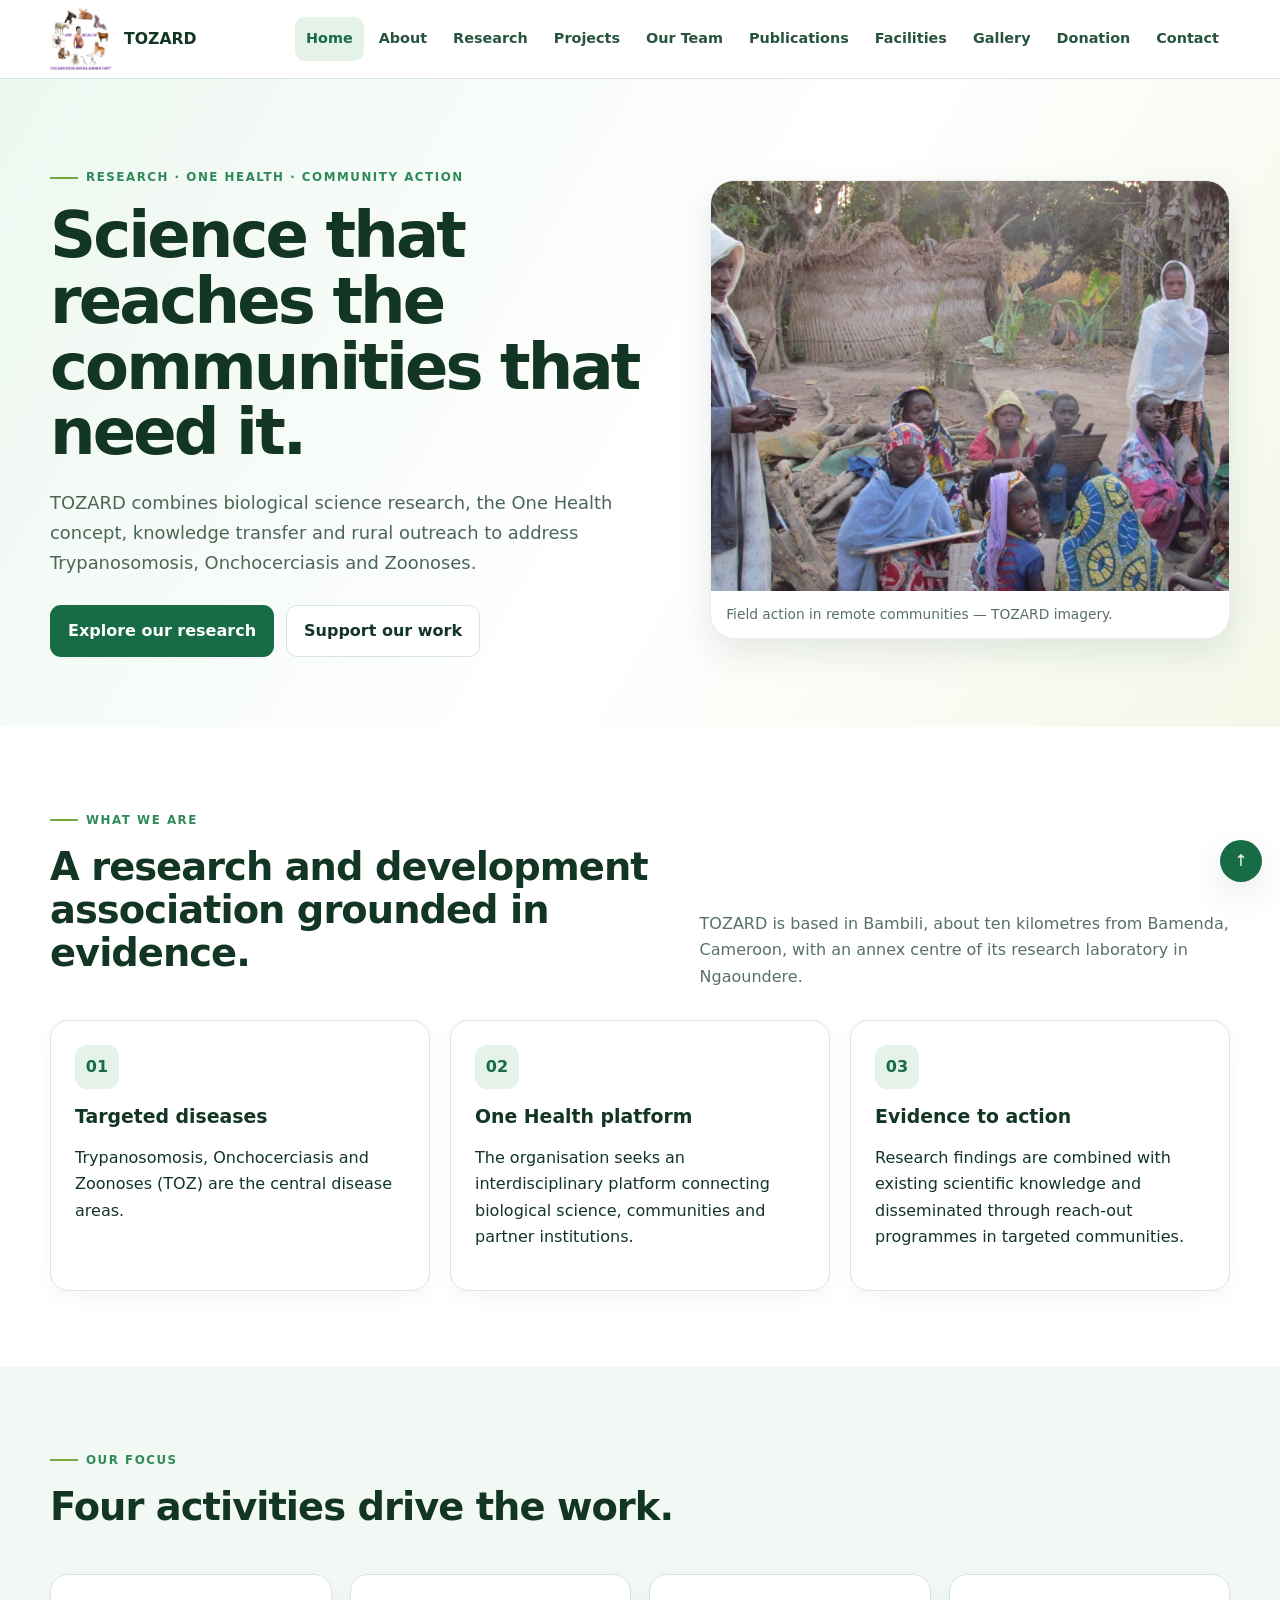
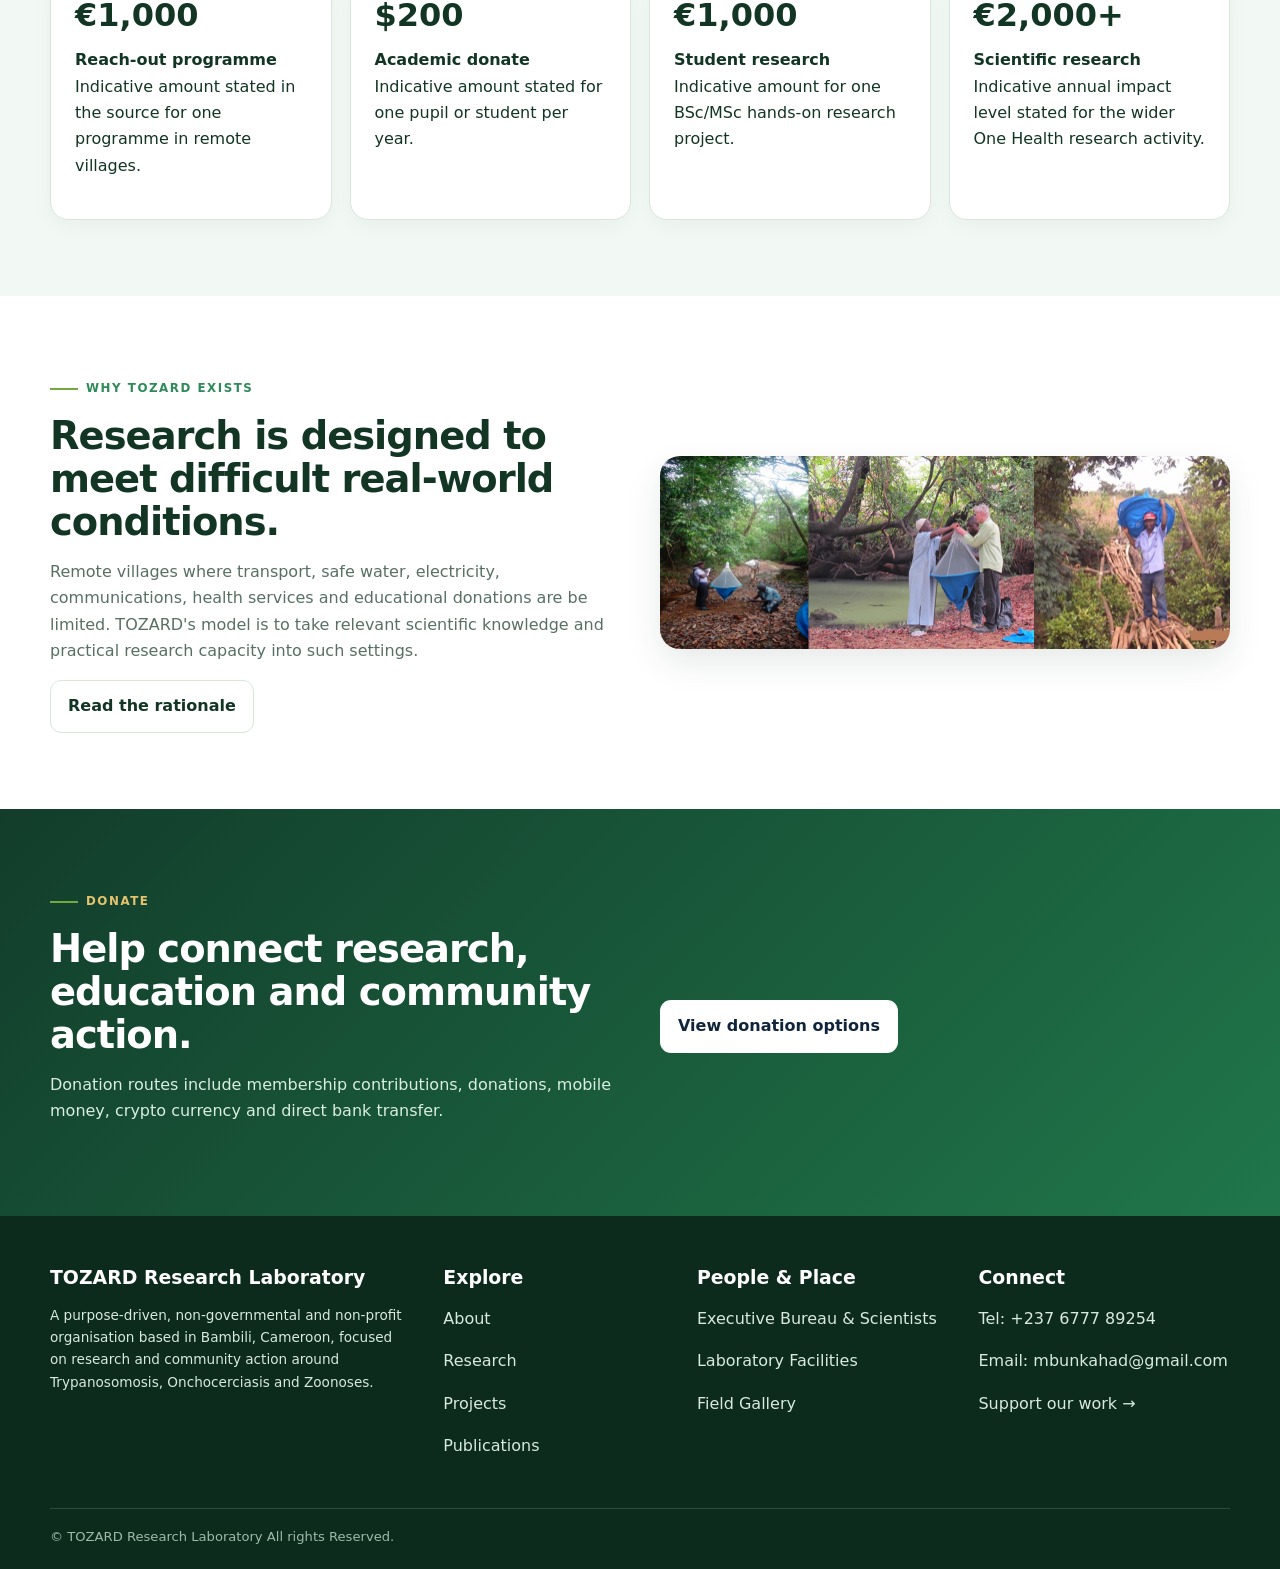
==== index.html @ 82afdea8 "Initial website commit" ====
<!--
============================================================
TOZARD RESEARCH LABORATORY WEBSITE
Page-specific content

EDITING GUIDE:
- Change page text directly inside the relevant section.
- Navigation links are kept consistent across pages.
- Team photo areas are placeholders and can be replaced
with real photographs later.
- Do not remove the donation/payment safety placeholders
until the real information is available.
============================================================
-->
<!doctype html>
<html lang="en">
    <head>
        <meta charset="utf-8">
        <meta name="viewport" content="width=device-width,initial-scale=1">
        <meta name="description" content="TOZARD Research Laboratory — research, One Health, community empowerment and scientific collaboration in Cameroon.">
        <title>
            Research Laboratory · TOZARD
        </title>
        <link rel="stylesheet" href="assets/style.css">
    </head>
    <body id="top">
        <!-- <div class="topbar">
            <div class="container">
                <span>
                    TOZARD Research Laboratory · Bambili-Tubah, Bamenda, Cameroon
                </span>
                <span>
                    One Health · Research · Community Empowerment
                </span>
            </div>
        </div> -->
        <header class="header">
            <div class="container nav">
                <a class="brand" href="index.html">
                    <img src="assets/image1.png" alt="TOZARD Research Laboratory logo">
                    <strong>
                        TOZARD
                    </strong>
                </a>
                <button class="hamb" aria-label="Open navigation" aria-expanded="false">
                    ☰
                </button>
                <nav class="menu" aria-label="Main navigation">
                    <a class="active" href="index.html">
                        Home
                    </a>
                    <a class="" href="about.html">
                        About 
                    </a>
                    <a class="" href="research.html">
                        Research
                    </a>
                    <a class="" href="projects.html">
                        Projects
                    </a>
                    <a class="" href="people.html">
                        Our Team
                    </a>
                    <a class="" href="publications.html">
                        Publications
                    </a>
                    <a class="" href="facilities.html">
                        Facilities
                    </a>
                    <a class="" href="gallery.html">
                        Gallery
                    </a>
                    <a class="" href="donate.html">
                        Donation
                    </a>
                    <a class="" href="contact.html">
                        Contact
                    </a>
                </nav>
            </div>
        </header>
        <main>
            <section class="hero">
                <div class="container hero-grid">
                    <div>
                        <div class="eyebrow">
                            Research · One Health · Community action
                        </div>
                        <h1>
                            Science that reaches the communities that need it.
                        </h1>
                        <p class="lead">
                            TOZARD combines biological science research, the One Health concept, knowledge transfer and rural outreach to address Trypanosomosis, Onchocerciasis and Zoonoses.
                        </p>
                        <div class="actions">
                            <a class="btn primary" href="research.html">
                                Explore our research
                            </a>
                            <a class="btn secondary" href="donate.html">
                                Support our work
                            </a>
                        </div>
                    </div>
                    <div class="hero-media">
                        <img src="assets/image4.jpeg" alt="TOZARD field staff engaging with a rural community">
                        <div class="caption">
                            Field action in remote communities — TOZARD imagery.
                        </div>
                    </div>
                </div>
            </section>
            <section class="section">
                <div class="container">
                    <div class="section-head">
                        <div>
                            <div class="eyebrow">
                                What we are
                            </div>
                            <h2>
                                A research and development association grounded in evidence.
                            </h2>
                        </div>
                        <p>
                            TOZARD is based in Bambili, about ten kilometres from Bamenda, Cameroon, with an annex centre of its research laboratory in Ngaoundere.
                        </p>
                    </div>
                    <div class="grid-3">
                        <div class="card">
                            <div class="icon">
                                01
                            </div>
                            <h3>
                                Targeted diseases
                            </h3>
                            <p>
                                Trypanosomosis, Onchocerciasis and Zoonoses (TOZ) are the central disease areas.
                            </p>
                        </div>
                        <div class="card">
                            <div class="icon">
                                02
                            </div>
                            <h3>
                                One Health platform
                            </h3>
                            <p>
                                The organisation seeks an interdisciplinary platform connecting biological science, communities and partner institutions.
                            </p>
                        </div>
                        <div class="card">
                            <div class="icon">
                                03
                            </div>
                            <h3>
                                Evidence to action
                            </h3>
                            <p>
                                Research findings are combined with existing scientific knowledge and disseminated through reach-out programmes in targeted communities.
                            </p>
                        </div>
                    </div>
                </div>
            </section>
            <section class="section alt">
                <div class="container">
                    <div class="section-head">
                        <div>
                            <div class="eyebrow">
                                Our focus
                            </div>
                            <h2>
                                Four activities drive the work.
                            </h2>
                        </div>
                    </div>
                    <div class="grid-4">
                        <div class="card">
                            <div class="metric">
                                €1,000
                            </div>
                            <p>
                                <strong>
                                    Reach-out programme
                                </strong>
                                <br>
                                Indicative amount stated in the source for one programme in remote villages.
                            </p>
                        </div>
                        <div class="card">
                            <div class="metric">
                                $200
                            </div>
                            <p>
                                <strong>
                                    Academic donate
                                </strong>
                                <br>
                                Indicative amount stated for one pupil or student per year.
                            </p>
                        </div>
                        <div class="card">
                            <div class="metric">
                                €1,000
                            </div>
                            <p>
                                <strong>
                                    Student research
                                </strong>
                                <br>
                                Indicative amount for one BSc/MSc hands-on research project.
                            </p>
                        </div>
                        <div class="card">
                            <div class="metric">
                                €2,000+
                            </div>
                            <p>
                                <strong>
                                    Scientific research
                                </strong>
                                <br>
                                Indicative annual impact level stated for the wider One Health research activity.
                            </p>
                        </div>
                    </div>
                </div>
            </section>
            <section class="section">
                <div class="container split">
                    <div>
                        <div class="eyebrow">
                            Why TOZARD exists
                        </div>
                        <h2>
                            Research is designed to meet difficult real-world conditions.
                        </h2>
                        <p class="muted">
                            Remote villages where transport, safe water, electricity, communications, health services and educational donations are be limited. TOZARD's model is to take relevant scientific knowledge and practical research capacity into such settings.
                        </p>
                        <a class="btn secondary" href="about.html">
                            Read the rationale
                        </a>
                    </div>
                    <img src="assets/image2.png" alt="TOZARD field work and community action collage">
                </div>
            </section>
            <section class="section donate">
                <div class="container split">
                    <div>
                        <div class="eyebrow" style="color:#e4c36c">
                            Donate
                        </div>
                        <h2>
                            Help connect research, education and community action.
                        </h2>
                        <p class="muted">
                            Donation routes include membership contributions, donations, mobile money, crypto currency and direct bank transfer.
                        </p>
                    </div>
                    <div class="actions">
                        <a class="btn" style="background:#fff;color:#10253b" href="donate.html">
                            View donation options
                        </a>
                    </div>
                </div>
            </section>
        </main>
        <footer class="footer">
            <div class="container footer-grid">
                <div>
                    <h3>
                        TOZARD Research Laboratory
                    </h3>
                    <p class="small">
                        A purpose-driven, non-governmental and non-profit organisation based in Bambili, Cameroon, focused on research and community action around Trypanosomosis, Onchocerciasis and Zoonoses.
                    </p>
                </div>
                <div>
                    <h3>
                        Explore
                    </h3>
                    <p>
                        <a href="about.html">
                            About
                        </a>
                    </p>
                    <p>
                        <a href="research.html">
                            Research
                        </a>
                    </p>
                    <p>
                        <a href="projects.html">
                            Projects
                        </a>
                    </p>
                    <p>
                        <a href="publications.html">
                            Publications
                        </a>
                    </p>
                </div>
                <div>
                    <h3>
                        People &amp; Place
                    </h3>
                    <p>
                        <a href="people.html">
                            Executive Bureau &amp; Scientists
                        </a>
                    </p>
                    <p>
                        <a href="facilities.html">
                            Laboratory Facilities
                        </a>
                    </p>
                    <p>
                        <a href="gallery.html">
                            Field Gallery
                        </a>
                    </p>
                </div>
                <div>
                    <h3>
                        Connect
                    </h3>
                    <p>
                        Tel:
                        <a href="tel:+237677789254">
                            +237 6777 89254
                        </a>
                    </p>
                    <p>
                        Email:
                        <a href="mailto:mbunkahad@gmail.com">
                            mbunkahad@gmail.com
                        </a>
                    </p>
                    <p>
                        <a href="donate.html">
                            Support our work →
                        </a>
                    </p>
                </div>
            </div>
            <div class="container footer-bottom">
                © TOZARD Research Laboratory All rights Reserved.
            </div>
        </footer>
        <a class="backtop" href="#top" aria-label="Back to top">
            ↑
        </a>
        <script src="assets/site.js">
        </script>
    </body>
</html>
---- assets/style.css ----
/*
============================================================
TOZARD RESEARCH LABORATORY - MAIN STYLESHEET

EDITING GUIDE:
- COLOR PALETTE: edit the green variables in :root below.
- TYPOGRAPHY: search for the typography section.
- LAYOUT: page/container and responsive rules are grouped
  into clearly labelled sections.
- COMPONENTS: cards, buttons, navigation, footer, etc.
  are grouped below.
- RESPONSIVE DESIGN: mobile/tablet rules are near the end.

The stylesheet intentionally remains expanded and spaced out
so it is easy to read and modify.
============================================================
*/

:root {
    --ink: #123524;
    --muted: #587064;
    --brand: #176b45;
    --brand2: #2f8a59;
    --accent: #74a942;
    --bg: #f2f8f3;
    --card: #fff;
    --line: #d7e7dc;
    --shadow: 0 14px 35px rgba(18,53,36,.10);
    --radius: 18px;
    --max: 1180px;
}

* {
    box-sizing: border-box;
}

html {
    scroll-behavior: smooth;
}

body {
    margin: 0;
    font-family: Inter,ui-sans-serif,system-ui,-apple-system,"Segoe UI",Arial,sans-serif;
    color: var(--ink);
    background: #fff;
    line-height: 1.65;
}

img {
    max-width: 100%;
    display: block;
}

a {
    color: inherit;
}

.container {
    width: min(var(--max),calc(100% - 36px));
    margin: auto;
}

.topbar {
    background: var(--ink);
    color: #e5f1e9;
    font-size: .86rem;
}

.topbar .container {
    display: flex;
    justify-content: space-between;
    gap: 20px;
    padding: 8px 0;
}

.header {
    position: sticky;
    top: 0;
    z-index: 20;
    background: rgba(255,255,255,.96);
    backdrop-filter: blur(10px);
    border-bottom: 1px solid var(--line);
}

.nav {
    display: flex;
    align-items: center;
    justify-content: space-between;
    min-height: 78px;
    gap: 22px;
}

.brand {
    display: flex;
    align-items: center;
    gap: 12px;
    text-decoration: none;
    min-width: 0;
}

.brand img {
    width: 62px;
    height: 62px;
    object-fit: contain;
}

.brand strong {
    font-size: .98rem;
    line-height: 1.2;
    max-width: 260px;
}

.menu {
    display: flex;
    align-items: center;
    gap: 4px;
    flex-wrap: wrap;
}

.menu a {
    padding: 10px 11px;
    border-radius: 10px;
    text-decoration: none;
    font-weight: 650;
    font-size: .9rem;
    color: #28533d;
}

.menu a:hover,.menu a.active {
    background: #e4f2e8;
    color: var(--brand);
}

.menu .cta {
    background: var(--brand);
    color: #fff;
    padding: 11px 15px;
}

.menu .cta:hover {
    background: #0f5134;
    color: #fff;
}

.hamb {
    display: none;
    border: 1px solid var(--line);
    background: #fff;
    border-radius: 10px;
    padding: 9px 11px;
    font-size: 1.2rem;
}

.hero {
    background: linear-gradient(120deg,#edf7f0 0%,#fff 55%,#f3f8e8 100%);
    padding: 82px 0 70px;
    overflow: hidden;
}

.hero-grid {
    display: grid;
    grid-template-columns: 1.08fr .92fr;
    gap: 50px;
    align-items: center;
}

.eyebrow {
    display: inline-flex;
    gap: 8px;
    align-items: center;
    text-transform: uppercase;
    letter-spacing: .13em;
    font-size: .74rem;
    font-weight: 800;
    color: var(--brand2);
    margin-bottom: 15px;
}

.eyebrow:before {
    content: "";
    width: 28px;
    height: 2px;
    background: var(--accent);
}

h1 {
    font-size: clamp(2.3rem,5vw,4.8rem);
    line-height: 1.03;
    letter-spacing: -.045em;
    margin: 0 0 22px;
}

h2 {
    font-size: clamp(1.7rem,3vw,2.65rem);
    line-height: 1.12;
    letter-spacing: -.025em;
    margin: 0 0 16px;
}

h3 {
    font-size: 1.18rem;
    line-height: 1.25;
    margin: 0 0 8px;
}

.lead {
    font-size: 1.12rem;
    color: #4b6658;
    max-width: 700px;
}

.actions {
    display: flex;
    gap: 12px;
    flex-wrap: wrap;
    margin-top: 28px;
}

.btn {
    display: inline-flex;
    align-items: center;
    justify-content: center;
    gap: 8px;
    padding: 12px 17px;
    border-radius: 11px;
    border: 1px solid transparent;
    text-decoration: none;
    font-weight: 750;
}

.btn.primary {
    background: var(--brand);
    color: #fff;
}

.btn.secondary {
    background: #fff;
    border-color: var(--line);
    color: var(--ink);
}

.hero-media {
    border-radius: 24px;
    overflow: hidden;
    box-shadow: var(--shadow);
    border: 1px solid rgba(16,37,59,.08);
    background: #fff;
}

.hero-media img {
    width: 100%;
    height: 410px;
    object-fit: cover;
}

.hero-media .caption {
    padding: 12px 15px;
    color: var(--muted);
    font-size: .86rem;
}

.section {
    padding: 76px 0;
}

.section.alt {
    background: var(--bg);
}

.section-head {
    display: flex;
    justify-content: space-between;
    align-items: end;
    gap: 30px;
    margin-bottom: 30px;
}

.section-head p {
    max-width: 670px;
    color: var(--muted);
    margin: 0;
}

.grid-3 {
    display: grid;
    grid-template-columns: repeat(3,1fr);
    gap: 20px;
}

.grid-4 {
    display: grid;
    grid-template-columns: repeat(4,1fr);
    gap: 18px;
}

.grid-2 {
    display: grid;
    grid-template-columns: repeat(2,1fr);
    gap: 24px;
}

.card {
    background: var(--card);
    border: 1px solid var(--line);
    border-radius: var(--radius);
    padding: 24px;
    box-shadow: 0 6px 20px rgba(16,37,59,.04);
}

.card:hover {
    box-shadow: var(--shadow);
    transform: translateY(-2px);
    transition: .2s;
}

.icon {
    width: 44px;
    height: 44px;
    border-radius: 12px;
    background: #e4f2e8;
    color: var(--brand);
    display: grid;
    place-items: center;
    font-weight: 900;
    margin-bottom: 16px;
}

.metric {
    font-size: 2rem;
    font-weight: 850;
    line-height: 1;
}

.muted {
    color: var(--muted);
}

.pill {
    display: inline-block;
    padding: 6px 10px;
    border-radius: 999px;
    background: #e6f3e9;
    color: var(--brand);
    font-size: .78rem;
    font-weight: 750;
}

.page-hero {
    padding: 62px 0 50px;
    background: linear-gradient(135deg,#edf7f0,#fff);
}

.page-hero p {
    max-width: 760px;
    color: var(--muted);
    font-size: 1.05rem;
}

.split {
    display: grid;
    grid-template-columns: 1fr 1fr;
    gap: 40px;
    align-items: center;
}

.split img {
    border-radius: 20px;
    box-shadow: var(--shadow);
}

.list {
    padding-left: 20px;
}

.list li {
    margin: 7px 0;
}

.timeline {
    border-left: 2px solid #cfe3d5;
    padding-left: 24px;
}

.timeline .item {
    position: relative;
    margin-bottom: 24px;
}

.timeline .item:before {
    content: "";
    position: absolute;
    left: -32px;
    top: 7px;
    width: 12px;
    height: 12px;
    border-radius: 50%;
    background: var(--accent);
    border: 3px solid #fff;
    box-shadow: 0 0 0 2px #cfe3d5;
}

.table-wrap {
    overflow: auto;
    border: 1px solid var(--line);
    border-radius: 16px;
}

.table {
    width: 100%;
    border-collapse: collapse;
    min-width: 700px;
}

.table th,.table td {
    padding: 13px 15px;
    border-bottom: 1px solid var(--line);
    text-align: left;
    vertical-align: top;
}

.table th {
    background: #edf5ef;
    font-size: .86rem;
}

.team {
    display: flex;
    flex-direction: column;
    gap: 10px;
}

.team .role {
    color: var(--brand2);
    font-weight: 750;
    font-size: .9rem;
}

.team .contact {
    font-size: .85rem;
    color: var(--muted);
}

.publication {
    padding: 20px 0;
    border-bottom: 1px solid var(--line);
}

.publication:last-child {
    border-bottom: 0;
}

.publication .meta {
    color: var(--muted);
    font-size: .88rem;
    margin-top: 5px;
}

.facility-list {
    columns: 2;
    column-gap: 40px;
}

.facility-list li {
    break-inside: avoid;
    margin-bottom: 7px;
}

.gallery {
    display: grid;
    grid-template-columns: repeat(3,1fr);
    gap: 16px;
}

.gallery figure {
    margin: 0;
    border-radius: 16px;
    overflow: hidden;
    background: #fff;
    border: 1px solid var(--line);
}

.gallery img {
    width: 100%;
    height: 230px;
    object-fit: cover;
}

.gallery figcaption {
    padding: 12px 14px;
    font-size: .86rem;
    color: var(--muted);
}

.donate {
    background: linear-gradient(135deg,#123d2b,#20764a);
    color: #fff;
}

.donate .muted {
    color: #d9eee0;
}

.payment {
    background: #fff;
    color: var(--ink);
    border-radius: 18px;
    padding: 24px;
}

.payment-row {
    display: flex;
    justify-content: space-between;
    gap: 20px;
    border-bottom: 1px solid var(--line);
    padding: 11px 0;
}

.payment-row:last-child {
    border-bottom: 0;
}

.copy {
    border: 0;
    background: #e4f2e8;
    color: var(--brand);
    font-weight: 800;
    border-radius: 8px;
    padding: 6px 9px;
    cursor: pointer;
}

.placeholder {
    border: 2px dashed #91b59e;
    background: #f4faf5;
    color: #547463;
    border-radius: 16px;
    padding: 22px;
}

.notice {
    border-left: 4px solid var(--accent);
    background: #f3f8e8;
    padding: 15px 18px;
    border-radius: 10px;
    color: #3e5a47;
}

.footer {
    background: #0d2b1d;
    color: #d8e9de;
    padding: 50px 0 22px;
}

.footer-grid {
    display: grid;
    grid-template-columns: 1.3fr .8fr .9fr .9fr;
    gap: 30px;
}

.footer h3 {
    color: #fff;
}

.footer a {
    text-decoration: none;
    color: #d8e9de;
}

.footer a:hover {
    color: #fff;
}

.footer-bottom {
    border-top: 1px solid rgba(255,255,255,.14);
    margin-top: 32px;
    padding-top: 17px;
    font-size: .82rem;
    color: #9ebaa8;
}

.small {
    font-size: .85rem;
}

.backtop {
    position: fixed;
    right: 18px;
    bottom: 18px;
    width: 42px;
    height: 42px;
    border-radius: 50%;
    display: grid;
    place-items: center;
    background: var(--brand);
    color: #fff;
    text-decoration: none;
    box-shadow: var(--shadow);
}

@media(max-width:1050px) {
    .menu a {
        padding: 9px 7px;
        font-size: .83rem;
    }
    .brand strong {
        max-width: 210px;
    }
    .grid-4 {
        grid-template-columns: repeat(2,1fr);
    }
    .footer-grid {
        grid-template-columns: repeat(2,1fr);
    }
}

@media(max-width:820px) {
    .topbar .container {
        flex-direction: column;
        gap: 3px;
    }
    .hamb {
        display: block;
    }
    .menu {
        display: none;
        position: absolute;
        top: 78px;
        left: 18px;
        right: 18px;
        background: #fff;
        border: 1px solid var(--line);
        border-radius: 14px;
        padding: 10px;
        box-shadow: var(--shadow);
    }
    .menu.open {
        display: flex;
        flex-direction: column;
        align-items: stretch;
    }
    .menu a {
        padding: 12px;
    }
    .hero {
        padding: 55px 0;
    }
    .hero-grid,.split,.grid-2 {
        grid-template-columns: 1fr;
    }
    .hero-media img {
        height: 300px;
    }
    .grid-3 {
        grid-template-columns: 1fr;
    }
    .gallery {
        grid-template-columns: 1fr 1fr;
    }
    .section {
        padding: 58px 0;
    }
    .facility-list {
        columns: 1;
    }
    .section-head {
        display: block;
    }
    .section-head p {
        margin-top: 10px;
    }
}

@media(max-width:520px) {
    .container {
        width: min(var(--max),calc(100% - 24px));
    }
    .brand img {
        width: 52px;
        height: 52px;
    }
    .brand strong {
        font-size: .83rem;
    }
    .hero-media img {
        height: 235px;
    }
    .grid-4,.gallery {
        grid-template-columns: 1fr;
    }
    .payment-row {
        display: block;
    }
    .payment-row strong {
        display: block;
        margin-bottom: 3px;
    }
    .footer-grid {
        grid-template-columns: 1fr;
    }
    h1 {
        font-size: 2.45rem;
    }
}

/* ============================================================ OUR TEAM - TEAM MEMBER CARDS ------------------------------------------------------------ Each photograph stays inside the same card as the member's information. The photo is intentionally 25% of the card's available width and is placed above the description. ============================================================ */ .team {
    display: flex;
    flex-direction: column;
    gap: 10px;
}

.team .role {
    color: var(--brand2);
    font-weight: 750;
    font-size: 0.9rem;
}

.team .contact {
    font-size: 0.85rem;
    color: var(--muted);
}

/* Photo placeholder - reduced to one quarter of the card width. */ .team-photo-placeholder {
    width: 25%;
    aspect-ratio: 1 / 1;
    border: 2px dashed #6baa7f;
    border-radius: 16px;
    background: linear-gradient(
        135deg,
        #f2f9f4,
        #e1f1e6
    );
    display: flex;
    align-items: center;
    justify-content: center;
    text-align: center;
    color: #28704a;
    font-weight: 700;
    padding: 10px;
    margin: 0 auto 8px auto;
    box-sizing: border-box;
}

/* Text shown inside the temporary photo placeholder. */ .team-photo-placeholder small {
    display: block;
    margin-top: 6px;
    font-weight: 400;
    color: #5f806b;
}

/* Keep the small team photo practical on phones. */ @media (max-width: 600px) {
    .team-photo-placeholder {
        width: 25%;
    min-width: 80px;
    }
}
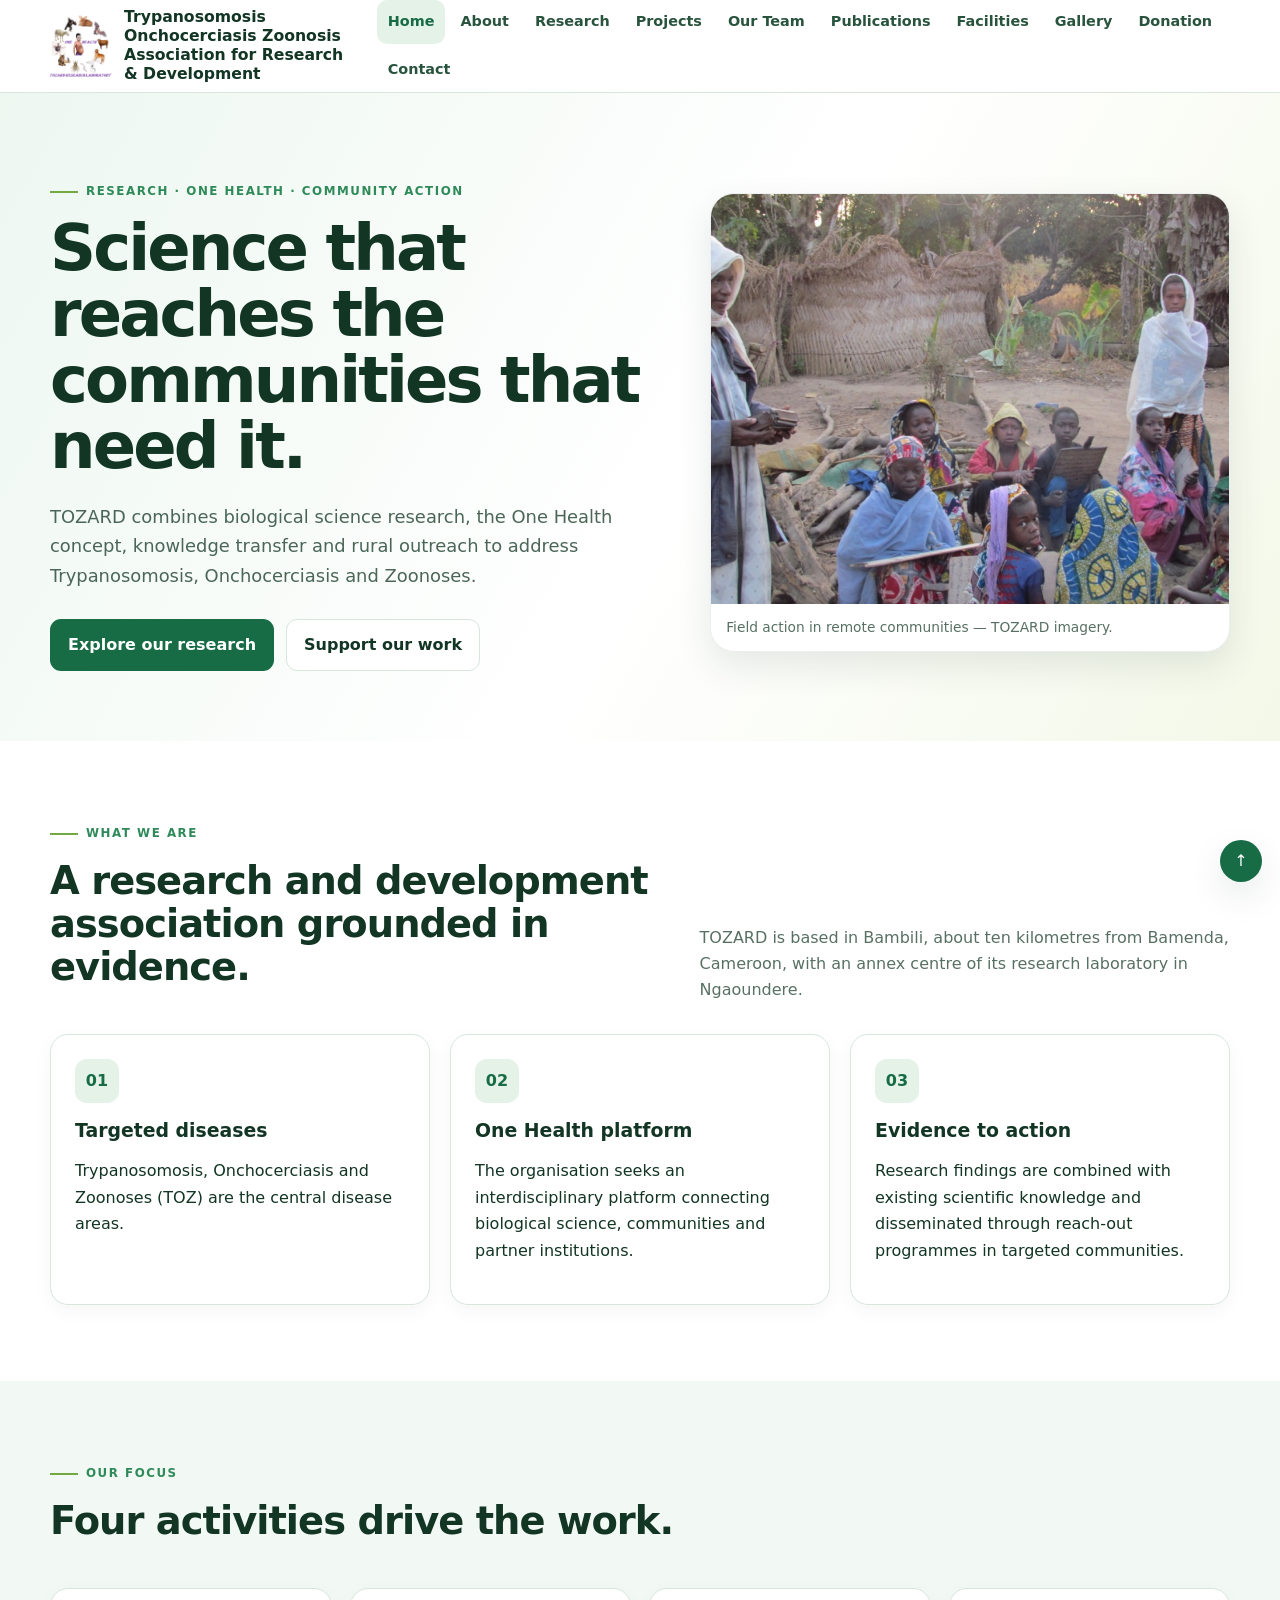
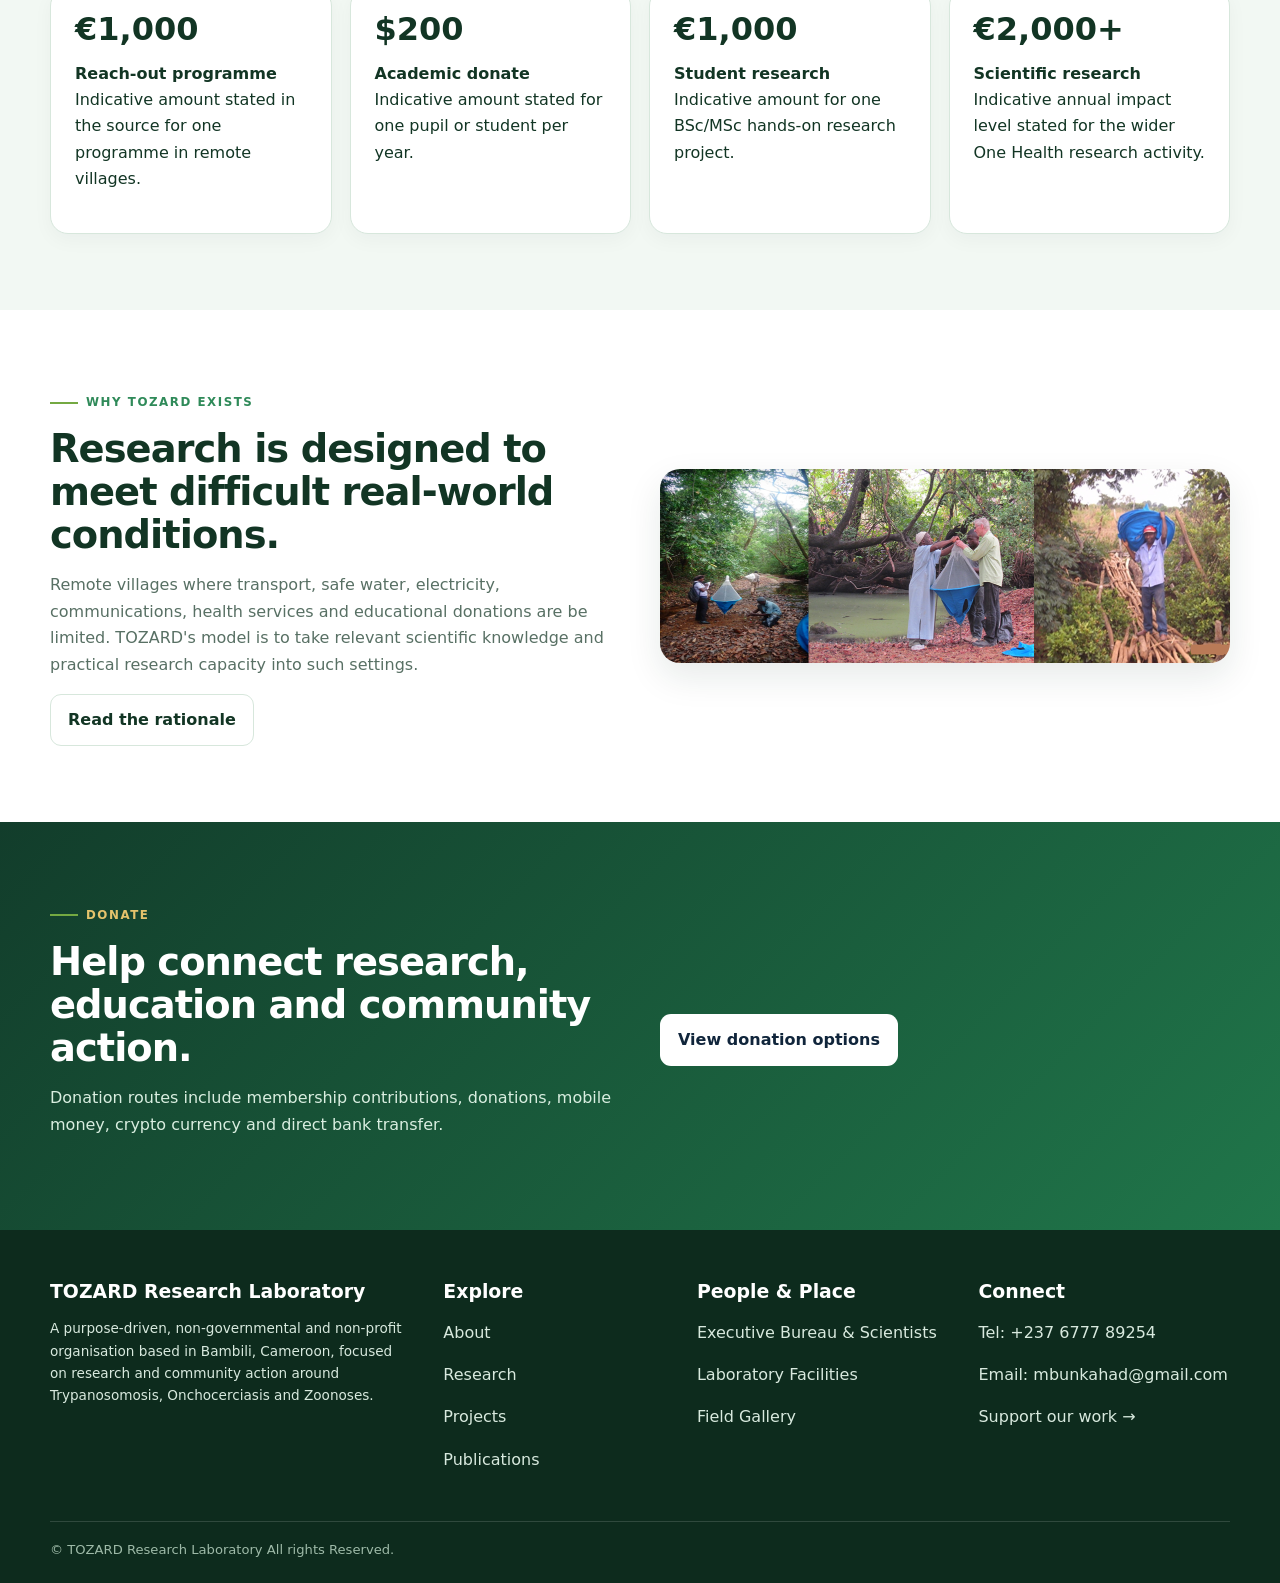
==== commit fb5346eb: "Update home page" ====
--- a/index.html
+++ b/index.html
@@ -39,7 +39,7 @@
                 <a class="brand" href="index.html">
                     <img src="assets/image1.png" alt="TOZARD Research Laboratory logo">
                     <strong>
-                        TOZARD
+                        Trypanosomosis Onchocerciasis Zoonosis Association for Research &amp; Development
                     </strong>
                 </a>
                 <button class="hamb" aria-label="Open navigation" aria-expanded="false">
